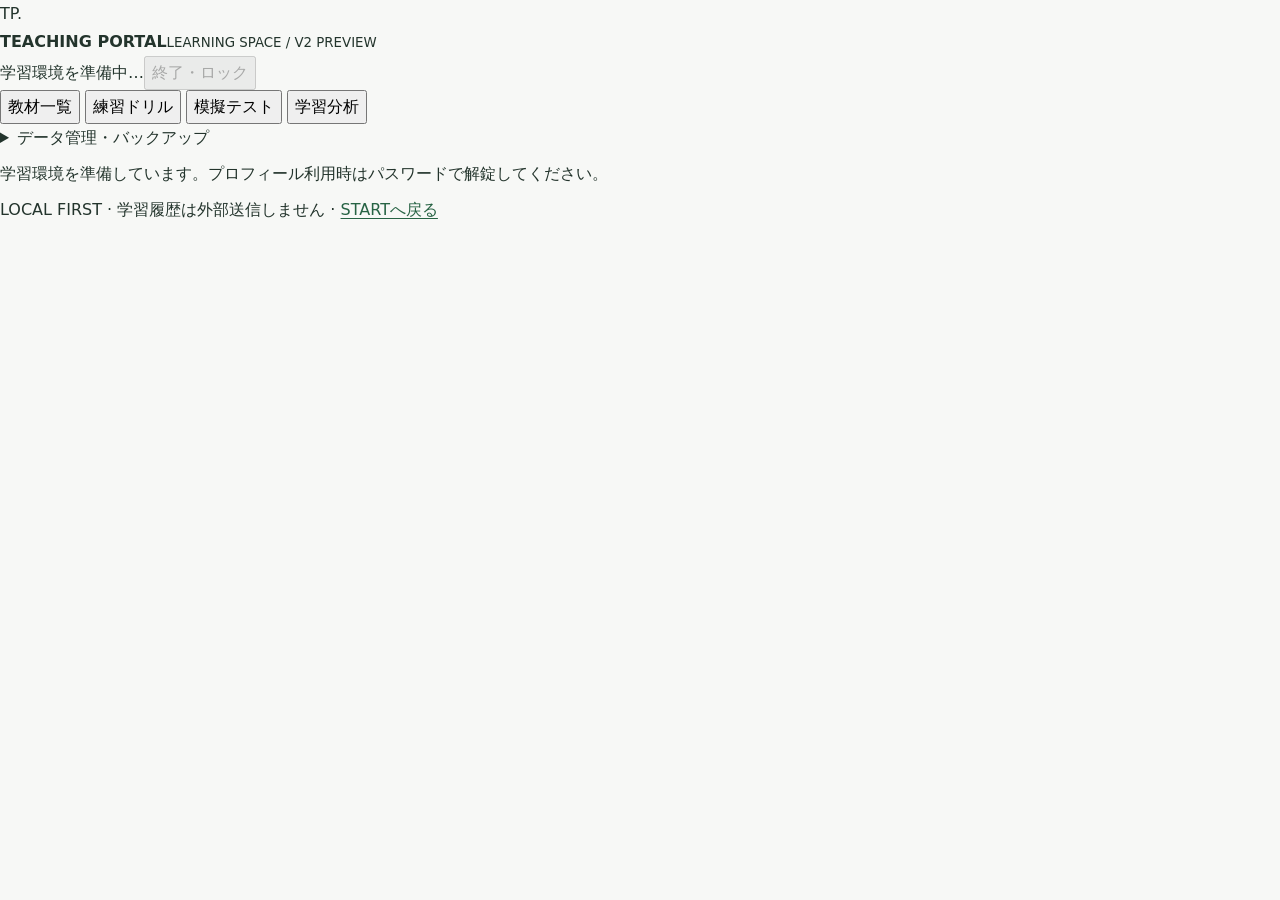
==== app.html @ f96afae2 "Introduce persistent learning app shell for one-unlock navigation" ====
<!doctype html>
<html lang="ja"><head>
<meta charset="utf-8"><meta name="viewport" content="width=device-width,initial-scale=1">
<meta name="theme-color" content="#203d37">
<title>学習スペース | Teaching Portal v2</title>
<link rel="icon" type="image/svg+xml" href="assets/app-icon.svg">
<link rel="stylesheet" href="materials/care/practice.css">
<link rel="stylesheet" href="assets/app-shell.css">
<script src="assets/guest-session.js" defer></script>
<script src="assets/study-mode.js" defer></script>
<script src="assets/profiles.js" defer></script>
<script src="assets/secure-vault.js" defer></script>
<script src="assets/profile-backup.js" defer></script>
<script src="assets/app-shell.js" defer></script>
</head>
<body data-profile-ui="hidden">
<div class="app-shell">
<header class="app-header">
  <div class="app-identity"><span class="app-monogram" aria-hidden="true">TP<span>.</span></span><div><strong>TEACHING PORTAL</strong><small>LEARNING SPACE / V2 PREVIEW</small></div></div>
  <div class="app-account"><span id="app-mode-label" aria-live="polite">学習環境を準備中…</span><button id="app-lock" type="button" disabled>終了・ロック</button></div>
</header>
<nav class="app-nav" aria-label="学習ナビゲーション">
 <button type="button" data-page="home.html">教材一覧</button>
 <button type="button" data-page="materials/care/suction-2018-quiz.html">練習ドリル</button>
 <button type="button" data-page="materials/care/suction-2018-test.html">模擬テスト</button>
 <button type="button" data-page="materials/care/dashboard.html">学習分析</button>
</nav>
<details class="app-settings" id="app-settings">
 <summary>データ管理・バックアップ</summary>
 <section id="app-backup-slot" class="profile-manager" aria-label="暗号化バックアップ"><p>このプロフィールのバックアップは、別のパスワードで暗号化されます。</p></section>
</details>
<main class="app-main">
 <p id="app-status" class="app-status" role="status" aria-live="polite">学習環境を準備しています。プロフィール利用時はパスワードで解錠してください。</p>
 <iframe id="learning-view" title="Teaching Portal 教材・学習画面" hidden loading="eager"></iframe>
</main>
<footer class="app-footer">LOCAL FIRST · 学習履歴は外部送信しません · <a href="index.html" id="app-start-link">STARTへ戻る</a></footer>
</div>
</body></html>
---- materials/care/practice.css ----
:root{font-family:system-ui,-apple-system,"Hiragino Kaku Gothic ProN","Yu Gothic",sans-serif;color:#23342c;background:#f7f8f6;font-synthesis:none}
*{box-sizing:border-box}body{margin:0;line-height:1.75}button,a,select{font:inherit}button{cursor:pointer}a{color:#276344;text-underline-offset:3px}
button:focus-visible,a:focus-visible,select:focus-visible{outline:3px solid #d5a04d;outline-offset:3px}
.shell{width:min(100% - 32px,940px);margin:auto}.mast{border-bottom:1px solid #e3e9e4;background:#fff;padding:14px 0}.mast-inner{display:flex;justify-content:space-between;gap:16px;align-items:center}.brand{text-decoration:none;font-size:14px;font-weight:750}.mode{font-size:12px;color:#65776a}
.hero{padding:30px 0 12px}.eyebrow{font-size:11px;font-weight:750;color:#5e8068;letter-spacing:.14em;text-transform:uppercase}h1{font-size:clamp(24px,4vw,32px);line-height:1.4;margin:6px 0}p{margin:8px 0}.sub{font-size:13px;color:#637168}
.layout{display:grid;grid-template-columns:minmax(0,1fr) 210px;gap:22px;align-items:start;margin:16px 0 70px}.surface{background:#fff;border:1px solid #e1e7e1;border-radius:13px;box-shadow:0 2px 12px rgba(20,50,35,.03)}
.maincard{padding:clamp(18px,3vw,30px)}.statbar{display:flex;align-items:center;justify-content:space-between;gap:12px;font-size:12px;color:#68766d}.topic{color:#2b6445;font-weight:700}.progress{height:5px;background:#e7eee8;border-radius:20px;overflow:hidden;margin:16px 0 28px}.progress div{background:#387553;height:100%;transition:width .2s}
.question-title{font-size:clamp(16px,2.2vw,18px);line-height:1.9;white-space:pre-wrap;overflow-wrap:anywhere;letter-spacing:.01em;font-weight:650;margin:0 0 26px;max-width:60ch}
.options{display:grid;gap:10px}.choice{width:100%;border:1px solid #d7e0d8;border-radius:10px;background:#fff;padding:14px 16px;display:flex;align-items:flex-start;text-align:left;gap:14px;color:inherit;line-height:1.85;font-size:14px;overflow-wrap:anywhere}
.choice .number{display:grid;place-items:center;flex-shrink:0;font-size:12px;font-weight:800;width:25px;height:25px;border-radius:7px;background:#f0f3f0;color:#4f6556}
.choice:hover:not(:disabled){background:#f6faf6;border-color:#79a389}.choice.selected{background:#f0f7f2;border:2px solid #35734f;padding:13px 15px}.choice.right{background:#eaf5ec;border:1px solid #62a779}.choice.wrong{background:#fff0eb;border:1px solid #d68b78}.choice:disabled{cursor:default}
.inline-result{font-size:14px;font-weight:750;display:flex;gap:8px;align-items:center;margin:20px 0 4px;padding:9px 0}.inline-result.good{color:#237143}.inline-result.bad{color:#9d4031}.details{font-size:13px;color:#465c4d;line-height:1.9;padding:13px 15px;background:#f6f8f5;border-radius:9px;margin-top:10px}.details summary{cursor:pointer;font-weight:650}.details p{margin-bottom:2px}.details.missed{background:#fff6f2}
.actions{display:flex;justify-content:space-between;gap:10px;margin-top:26px;flex-wrap:wrap}.btn{border:1px solid #2a6547;background:#2a6547;color:#fff;padding:10px 19px;min-height:44px;border-radius:8px;font-weight:650;font-size:14px}.btn.secondary{background:white;color:#2a6547}.btn.ghost{border-color:#d5e0d7;background:white;color:#54665a}.btn:disabled{opacity:.42;cursor:default}
.side{padding:18px;position:sticky;top:18px}.side h2{font-size:13px;margin:0 0 10px}.side p{font-size:12px;color:#66786c}.side .btn{width:100%;margin-top:9px}.side a{display:block;font-size:13px;margin:10px 0}.side select{width:100%;padding:8px;border:1px solid #d7e0d8;border-radius:8px;background:white;color:#23342c}
.grid-numbers{display:grid;grid-template-columns:repeat(5,1fr);gap:5px;margin:12px 0}.grid-numbers button{height:30px;border:1px solid #d8e2da;border-radius:5px;background:white;color:#3c5f49;font-size:11px}.grid-numbers button.active{outline:2px solid #2a6547}.grid-numbers button.done{background:#dfeee3}.grid-numbers button.miss{background:#f7ded6}.grid-numbers button.attempted{background:#e8ecf5;border-color:#afbdd3}.grid-numbers button.skipped{background:#f2f2ef;border-style:dashed;color:#9b9f9a}
.utility{border-top:1px solid #e6ece7;margin-top:18px;padding-top:12px}.utility button{border:0;background:none;color:#6d7c72;text-decoration:underline;font-size:12px;padding:8px 0}.muted{color:#67796d;font-size:12px}.secondary-links{display:flex;gap:16px;flex-wrap:wrap;font-size:12px;margin:20px 0 50px}
.result-page h2{font-size:20px;margin:0 0 12px}.score{font-size:clamp(27px,5vw,40px);font-weight:800}.metrics{display:grid;grid-template-columns:repeat(3,1fr);gap:12px;margin:20px 0}.metric{background:#f5f8f5;padding:13px;border-radius:9px}.metric strong{display:block;font-size:23px}.metric span{font-size:12px;color:#637168}.section-title{font-size:16px;margin:24px 0 10px}.barrow{display:grid;grid-template-columns:minmax(110px,1fr) 60px 150px;gap:10px;align-items:center;font-size:13px;margin:12px 0}.bar{height:9px;background:#e8eee8;border-radius:15px;overflow:hidden}.bar div{height:100%;background:#5b9a70}.misslist{display:flex;flex-wrap:wrap;gap:8px}.misslist button{border-radius:6px;border:1px solid #d4ddd5;background:white;padding:8px 12px;color:#355d43;font-size:13px}.tag{font-size:11px;border-radius:99px;background:#edf3ed;padding:3px 9px;color:#56725c}.notice{font-size:12px;color:#69766f}.divider{border:0;border-top:1px solid #e5ebe6;margin:25px 0}
[hidden]{display:none!important}.diagram{display:block;max-width:100%;width:390px;margin:12px auto 22px}
@media(max-width:720px){.layout{grid-template-columns:1fr}.side{position:static}.side .grid-numbers{grid-template-columns:repeat(10,1fr)}.hero{padding:18px 0 3px}.metrics{grid-template-columns:repeat(3,1fr);gap:6px}.metric{padding:9px}.metric strong{font-size:18px}.barrow{grid-template-columns:1fr 50px;gap:5px}.barrow .bar{grid-column:1 / 3}.choice{font-size:13.5px;padding:13px}.question-title{font-size:16px}}

.profile-manager{border-bottom:1px solid #e6ece7;padding-bottom:16px;margin-bottom:18px}
.profile-manager label{display:block;font-weight:700;font-size:13px;margin-bottom:7px}
.profile-manager select{width:100%;border:1px solid #d7e0d8;background:white;color:inherit;padding:9px;border-radius:8px;font-size:13px}
.profile-actions{display:flex;gap:9px;margin-top:8px}
.profile-actions button{border:1px solid #d7e0d8;border-radius:7px;background:white;padding:6px 12px;color:#435f4b;font-size:12px}
.profile-actions button:disabled{opacity:.45;cursor:default}
.profile-manager .profile-hint{font-size:11px;color:#748075;line-height:1.5;margin:10px 0 0}


.vault-lock{position:fixed;inset:0;z-index:9999;display:grid;place-items:center;overflow:auto;background:#e9eee9;padding:16px}
.vault-panel{width:min(100%,460px);background:#fff;border:1px solid #d9e3da;box-shadow:0 20px 70px #12281e20;padding:26px;border-radius:14px}
.vault-panel h2{margin:0 0 12px;font-size:22px}.vault-description{font-size:13px;line-height:1.7;color:#637168}.vault-profile-name{font-weight:700;color:#286040}
.vault-panel form{display:grid;gap:10px;margin:18px 0}.vault-panel label{font-weight:650;font-size:13px}
.vault-panel input,.vault-picker{width:100%;padding:12px;border:1px solid #bfcfc3;border-radius:9px;font:inherit}
.vault-panel button,.vault-switch{border:1px solid #29684a;background:#29684a;color:#fff;border-radius:8px;padding:11px 15px;font:inherit;cursor:pointer}
.vault-panel button:disabled{opacity:.45}.vault-warning{color:#a33d2e;font-size:12px}.vault-panel .vault-switch{margin-top:10px;background:#fff;color:#29684a}
.backup-actions{display:flex;flex-wrap:wrap;gap:7px;margin-top:12px}.backup-actions button{font-size:12px;border:1px solid #d2dfd4;background:white;color:#276044;padding:8px;border-radius:8px}
.backup-actions .profile-hint{width:100%}
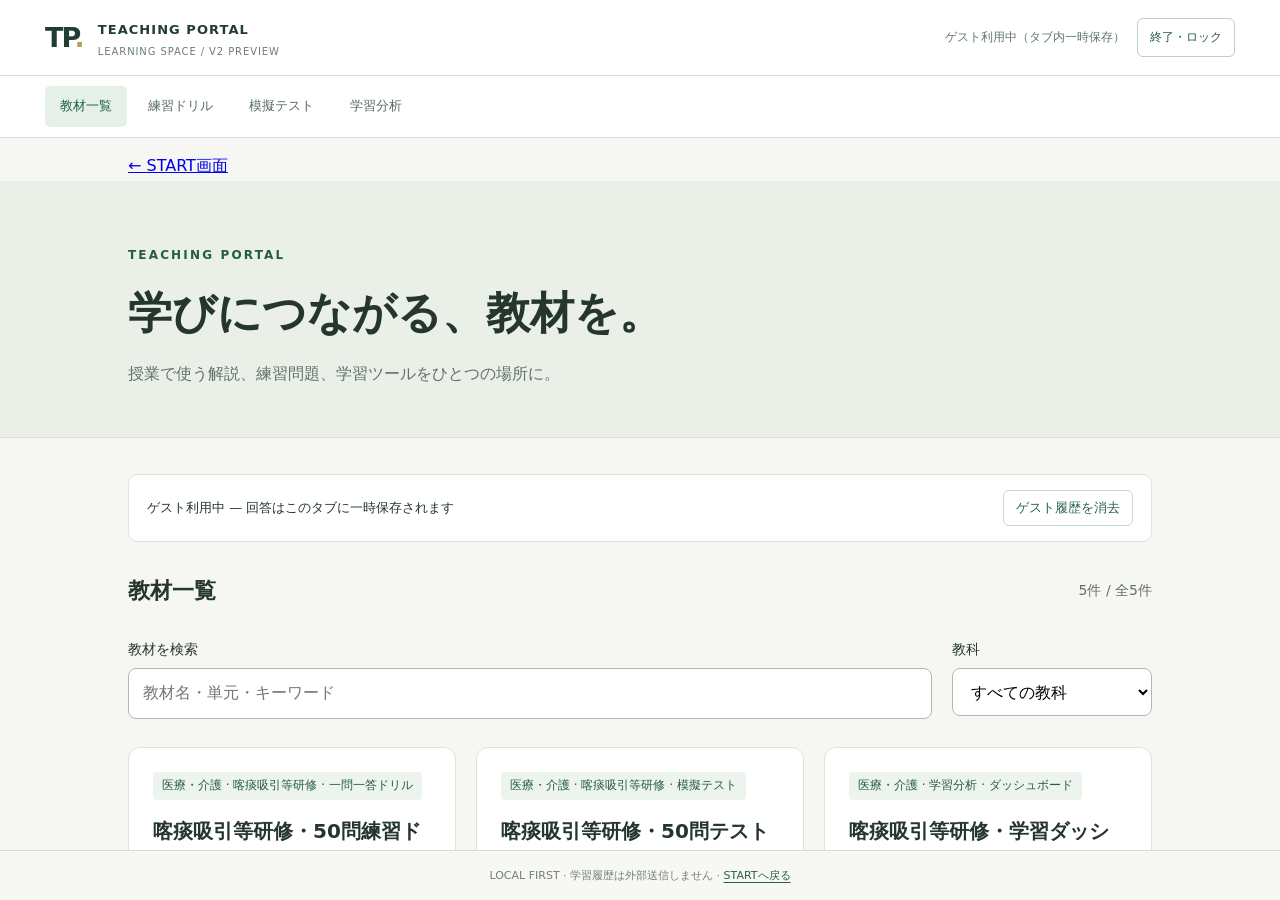
==== commit bd583a5d: "Host profile and backup controls in shell settings panel" ====
--- a/app.html
+++ b/app.html
@@ -13,7 +13,7 @@
 <script src="assets/profile-backup.js" defer></script>
 <script src="assets/app-shell.js" defer></script>
 </head>
-<body data-profile-ui="hidden">
+<body>
 <div class="app-shell">
 <header class="app-header">
   <div class="app-identity"><span class="app-monogram" aria-hidden="true">TP<span>.</span></span><div><strong>TEACHING PORTAL</strong><small>LEARNING SPACE / V2 PREVIEW</small></div></div>
@@ -27,7 +27,7 @@
 </nav>
 <details class="app-settings" id="app-settings">
  <summary>データ管理・バックアップ</summary>
- <section id="app-backup-slot" class="profile-manager" aria-label="暗号化バックアップ"><p>このプロフィールのバックアップは、別のパスワードで暗号化されます。</p></section>
+ <section id="app-backup-slot" class="profile-slot" aria-label="暗号化バックアップ"><p>このプロフィールのバックアップは、別のパスワードで暗号化されます。</p></section>
 </details>
 <main class="app-main">
  <p id="app-status" class="app-status" role="status" aria-live="polite">学習環境を準備しています。プロフィール利用時はパスワードで解錠してください。</p>
--- a/assets/app-shell.css
+++ b/assets/app-shell.css
@@ -0,0 +1,13 @@
+:root{--ink:#203d37;--line:#d6ddd7;--bg:#f7f8f4}
+*{box-sizing:border-box}body{background:var(--bg);color:var(--ink);margin:0;font-family:system-ui,-apple-system,"Yu Gothic",sans-serif}
+.app-shell{min-height:100vh;display:flex;flex-direction:column}
+.app-header{display:flex;align-items:center;justify-content:space-between;gap:16px;background:#fff;border-bottom:1px solid var(--line);padding:14px clamp(16px,4vw,45px)}
+.app-identity{display:flex;align-items:center;gap:15px}.app-monogram{font-size:27px;font-weight:850;letter-spacing:-.07em}.app-monogram span{color:#bba15e}.app-identity strong{font-size:13px;letter-spacing:.08em}.app-identity small{display:block;color:#6d7d73;font-size:10px;letter-spacing:.09em}
+.app-account{display:flex;gap:12px;align-items:center;flex-wrap:wrap}.app-account span{font-size:12px;color:#61766a}.app-account button{border:1px solid #bfcfc6;background:#fff;color:#275a42;padding:8px 12px;border-radius:6px;font-size:12px;font-weight:700;cursor:pointer}.app-account button:disabled{opacity:.5;cursor:wait}
+.app-nav{display:flex;gap:6px;padding:10px clamp(16px,4vw,45px);background:#fff;border-bottom:1px solid var(--line);overflow:auto}
+.app-nav button{background:transparent;border:0;border-radius:5px;padding:9px 15px;font-size:13px;font-weight:700;color:#566d61;cursor:pointer;white-space:nowrap}.app-nav button.current{background:#e5f0e8;color:#1a6244}
+.app-main{width:100%;flex:1;display:flex;flex-direction:column}.app-status{margin:0;padding:10px 24px;text-align:center;color:#775a32;font-size:12px}.app-status:empty{display:none}
+#learning-view{width:100%;flex:1;min-height:75vh;border:0;background:var(--bg)}#learning-view[hidden]{display:none}
+.app-footer{border-top:1px solid var(--line);font-size:11px;color:#728075;padding:15px 24px;text-align:center}.app-footer a{color:#276044}
+.app-settings{margin:10px clamp(16px,4vw,45px);padding:12px 18px;border:1px solid var(--line);border-radius:7px;background:#fff;font-size:13px}.app-settings summary{cursor:pointer;font-weight:700}.app-settings .profile-manager{border:0;margin:0;padding:10px 0}.app-settings .profile-manager p{font-size:12px}
+@media(max-width:680px){.app-header{align-items:flex-start;flex-direction:column}.app-account{width:100%;justify-content:space-between}.app-nav button{padding:8px 11px}}
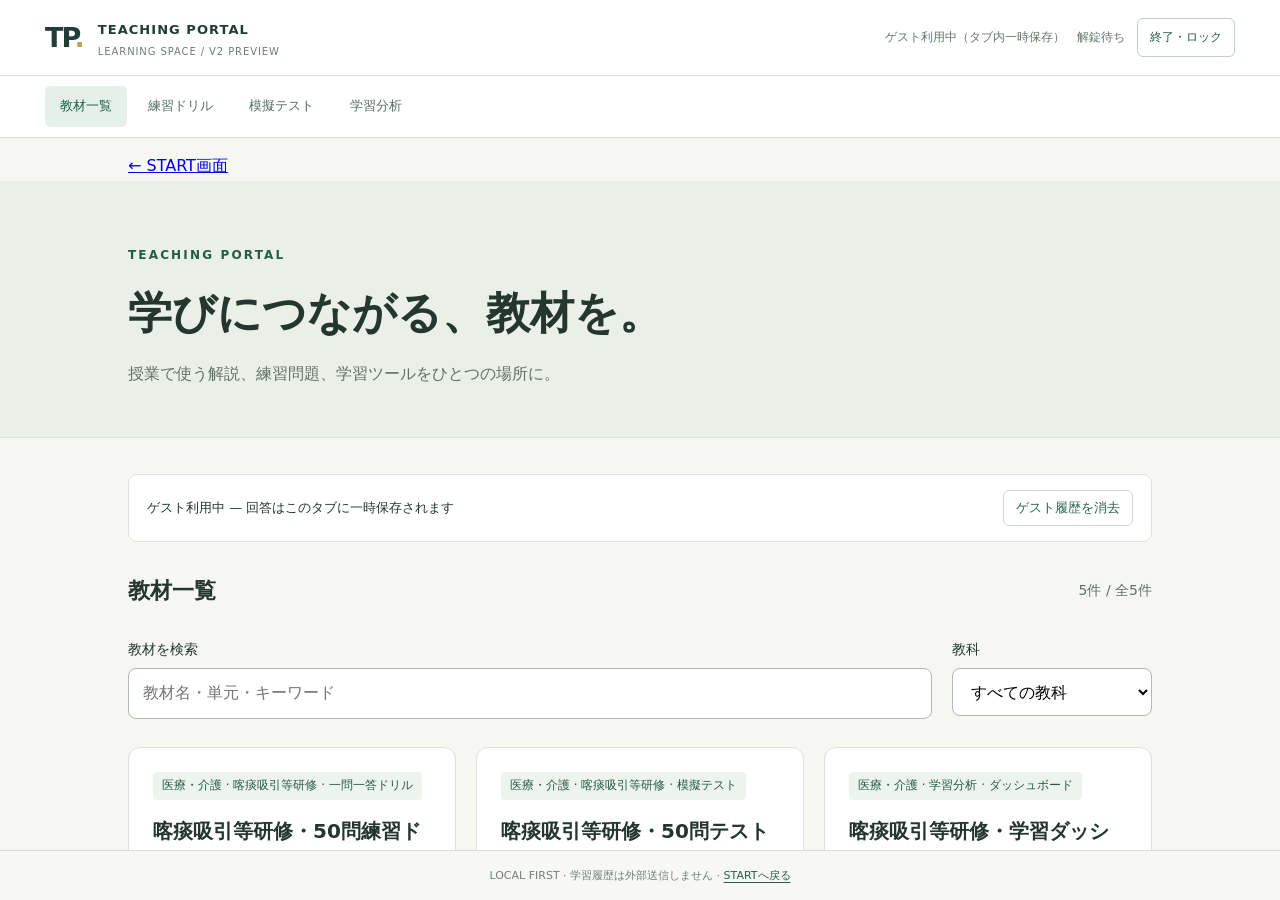
==== commit f96ab645: "Display encrypted save status in persistent app header" ====
--- a/app.html
+++ b/app.html
@@ -17,7 +17,7 @@
 <div class="app-shell">
 <header class="app-header">
   <div class="app-identity"><span class="app-monogram" aria-hidden="true">TP<span>.</span></span><div><strong>TEACHING PORTAL</strong><small>LEARNING SPACE / V2 PREVIEW</small></div></div>
-  <div class="app-account"><span id="app-mode-label" aria-live="polite">学習環境を準備中…</span><button id="app-lock" type="button" disabled>終了・ロック</button></div>
+  <div class="app-account"><span id="app-mode-label">学習環境を準備中…</span><span id="app-save-state" role="status" aria-live="polite">解錠待ち</span><button id="app-lock" type="button" disabled>終了・ロック</button></div>
 </header>
 <nav class="app-nav" aria-label="学習ナビゲーション">
  <button type="button" data-page="home.html">教材一覧</button>
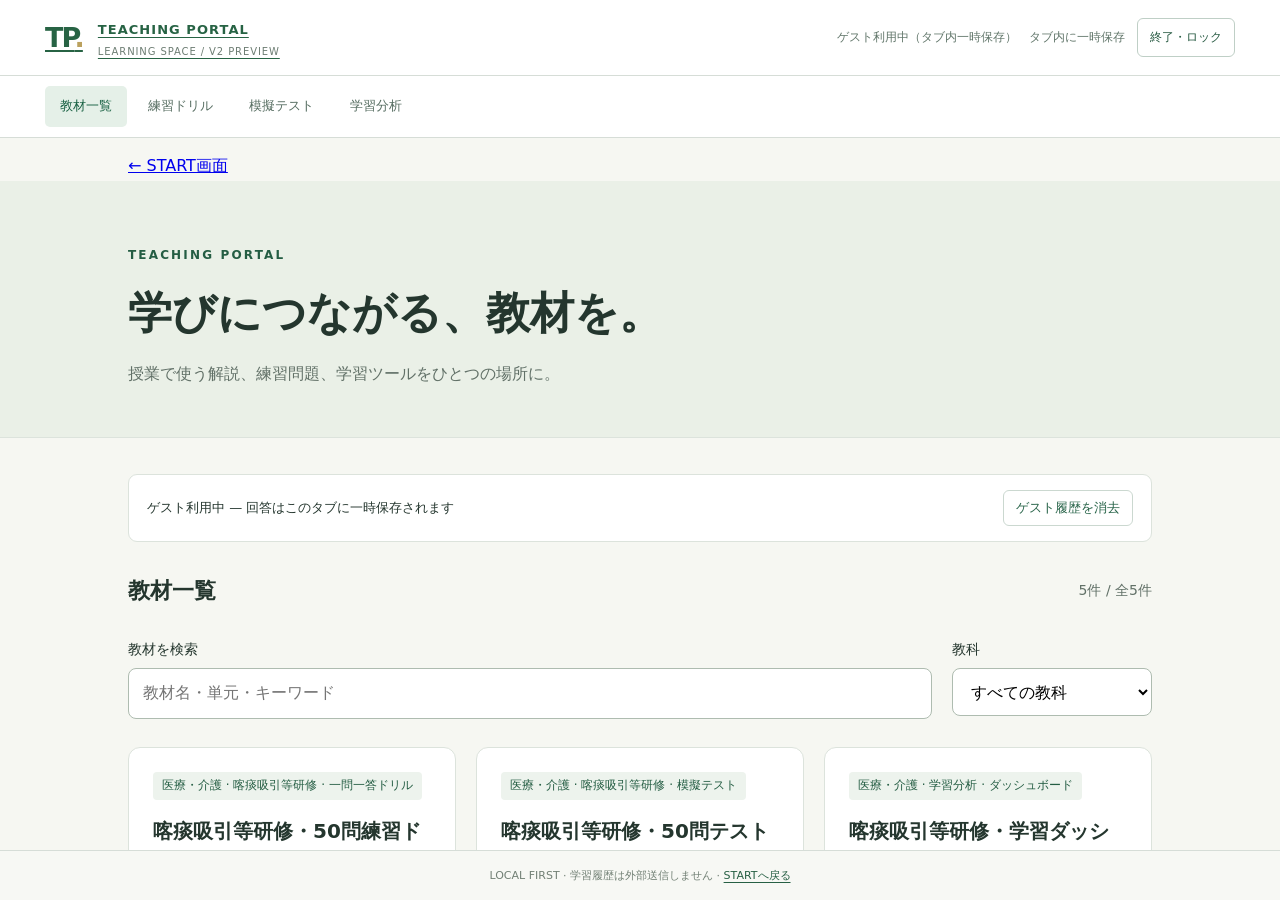
==== commit a4f5f1d0: "Make Teaching Portal logo an accessible link to learning home" ====
--- a/app.html
+++ b/app.html
@@ -16,7 +16,7 @@
 <body>
 <div class="app-shell">
 <header class="app-header">
-  <div class="app-identity"><span class="app-monogram" aria-hidden="true">TP<span>.</span></span><div><strong>TEACHING PORTAL</strong><small>LEARNING SPACE / V2 PREVIEW</small></div></div>
+  <a class="app-identity" id="app-home-logo" href="app.html?page=home.html" aria-label="Teaching Portal：教材一覧に戻る"><span class="app-monogram" aria-hidden="true">TP<span>.</span></span><span class="app-identity-text"><strong>TEACHING PORTAL</strong><small>LEARNING SPACE / V2 PREVIEW</small></span></a>
   <div class="app-account"><span id="app-mode-label">学習環境を準備中…</span><span id="app-save-state" role="status" aria-live="polite">解錠待ち</span><button id="app-lock" type="button" disabled>終了・ロック</button></div>
 </header>
 <nav class="app-nav" aria-label="学習ナビゲーション">
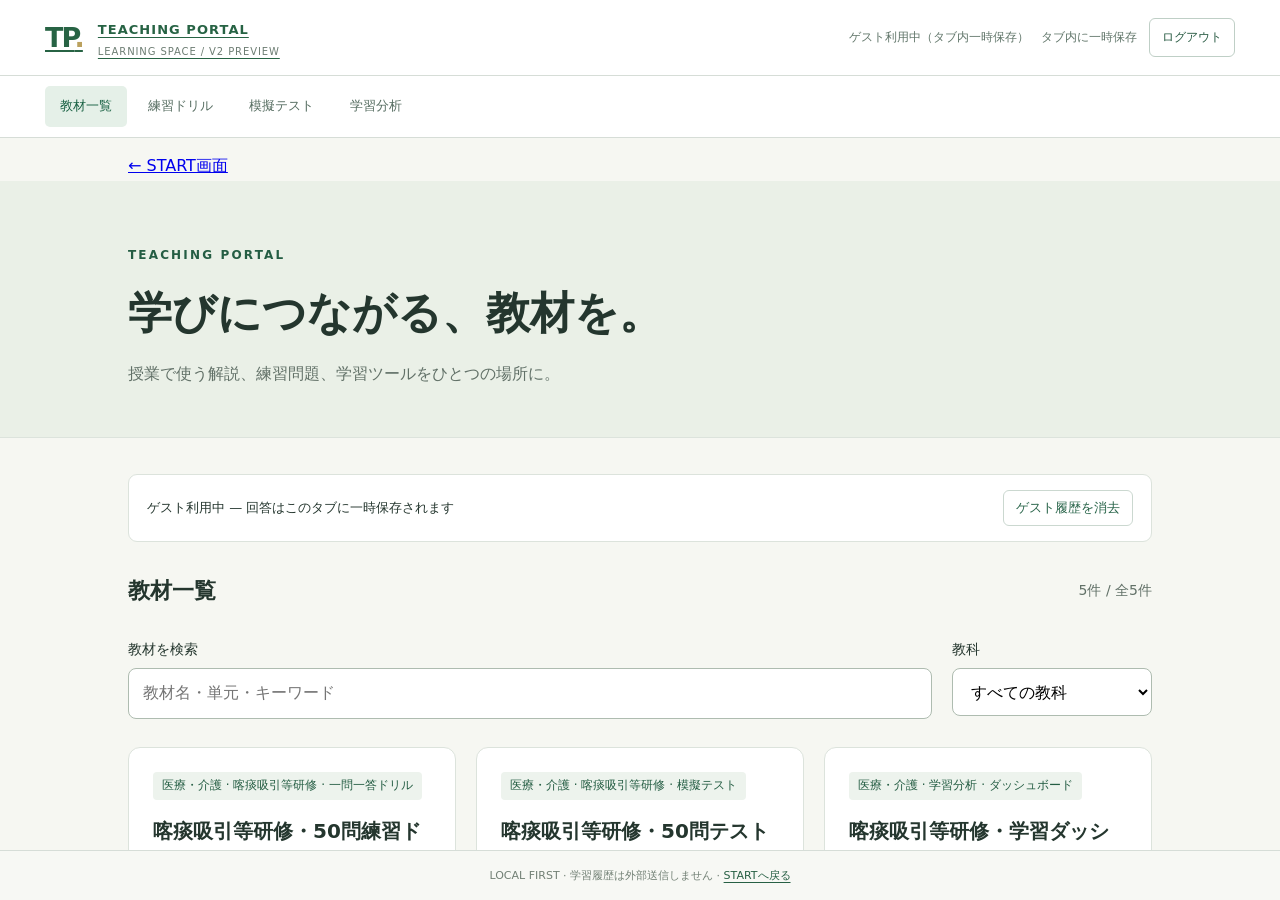
==== commit 35e929de: "Rename profile exit action to logout in app shell" ====
--- a/app.html
+++ b/app.html
@@ -17,7 +17,7 @@
 <div class="app-shell">
 <header class="app-header">
   <a class="app-identity" id="app-home-logo" href="app.html?page=home.html" aria-label="Teaching Portal：教材一覧に戻る"><span class="app-monogram" aria-hidden="true">TP<span>.</span></span><span class="app-identity-text"><strong>TEACHING PORTAL</strong><small>LEARNING SPACE / V2 PREVIEW</small></span></a>
-  <div class="app-account"><span id="app-mode-label">学習環境を準備中…</span><span id="app-save-state" role="status" aria-live="polite">解錠待ち</span><button id="app-lock" type="button" disabled>終了・ロック</button></div>
+  <div class="app-account"><span id="app-mode-label">学習環境を準備中…</span><span id="app-save-state" role="status" aria-live="polite">解錠待ち</span><button id="app-lock" type="button" disabled>ログアウト</button></div>
 </header>
 <nav class="app-nav" aria-label="学習ナビゲーション">
  <button type="button" data-page="home.html">教材一覧</button>
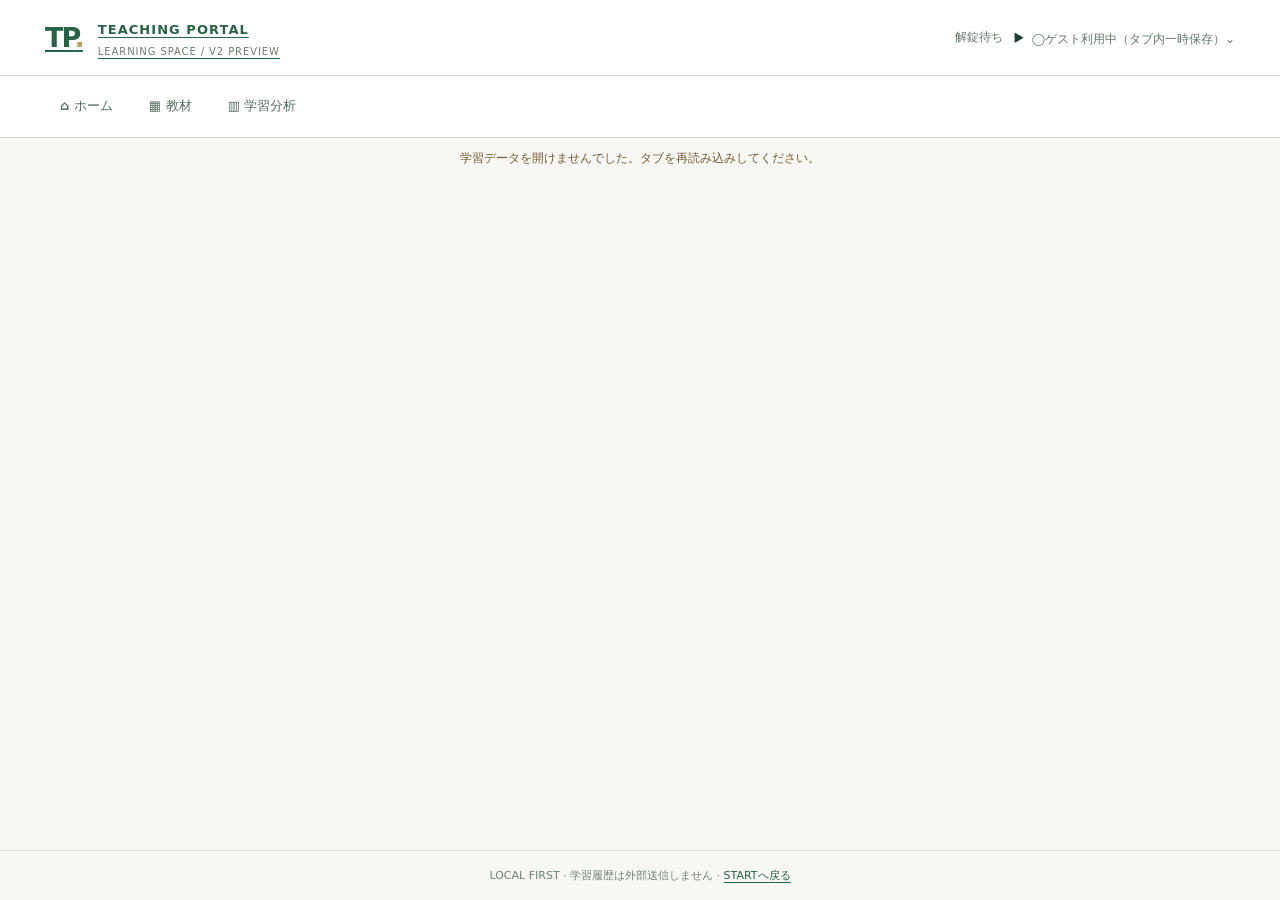
==== commit 30c5693b: "Move profile and backup controls into compact account menu and reduce top navigation" ====
--- a/app.html
+++ b/app.html
@@ -17,18 +17,24 @@
 <div class="app-shell">
 <header class="app-header">
   <a class="app-identity" id="app-home-logo" href="app.html?page=home.html" aria-label="Teaching Portal：教材一覧に戻る"><span class="app-monogram" aria-hidden="true">TP<span>.</span></span><span class="app-identity-text"><strong>TEACHING PORTAL</strong><small>LEARNING SPACE / V2 PREVIEW</small></span></a>
-  <div class="app-account"><span id="app-mode-label">学習環境を準備中…</span><span id="app-save-state" role="status" aria-live="polite">解錠待ち</span><button id="app-lock" type="button" disabled>ログアウト</button></div>
+  <div class="app-account">
+    <span id="app-save-state" role="status" aria-live="polite">解錠待ち</span>
+    <details class="account-menu" id="account-menu">
+      <summary aria-label="プロフィール・設定を開く"><span class="account-avatar" aria-hidden="true">◯</span><span id="app-mode-label">プロフィール</span><span aria-hidden="true">⌄</span></summary>
+      <div class="account-popover">
+        <p class="account-menu-title">プロフィール・データ管理</p>
+        <section id="app-backup-slot" class="profile-slot" aria-label="プロフィール・バックアップ"></section>
+        <button id="app-lock" type="button" disabled>ログアウト</button>
+      </div>
+    </details>
+  </div>
 </header>
 <nav class="app-nav" aria-label="学習ナビゲーション">
- <button type="button" data-page="home.html">教材一覧</button>
- <button type="button" data-page="materials/care/suction-2018-quiz.html">練習ドリル</button>
- <button type="button" data-page="materials/care/suction-2018-test.html">模擬テスト</button>
- <button type="button" data-page="materials/care/dashboard.html">学習分析</button>
+ <button type="button" data-page="home.html" aria-label="ホーム">⌂ <span>ホーム</span></button>
+ <button type="button" data-page="library.html" aria-label="教材一覧">▦ <span>教材</span></button>
+ <button type="button" data-page="materials/care/dashboard.html" aria-label="学習分析">▥ <span>学習分析</span></button>
 </nav>
-<details class="app-settings" id="app-settings">
- <summary>データ管理・バックアップ</summary>
- <section id="app-backup-slot" class="profile-slot" aria-label="暗号化バックアップ"><p>このプロフィールのバックアップは、別のパスワードで暗号化されます。</p></section>
-</details>
+
 <main class="app-main">
  <p id="app-status" class="app-status" role="status" aria-live="polite">学習環境を準備しています。プロフィール利用時はパスワードで解錠してください。</p>
  <iframe id="learning-view" title="Teaching Portal 教材・学習画面" hidden loading="eager"></iframe>
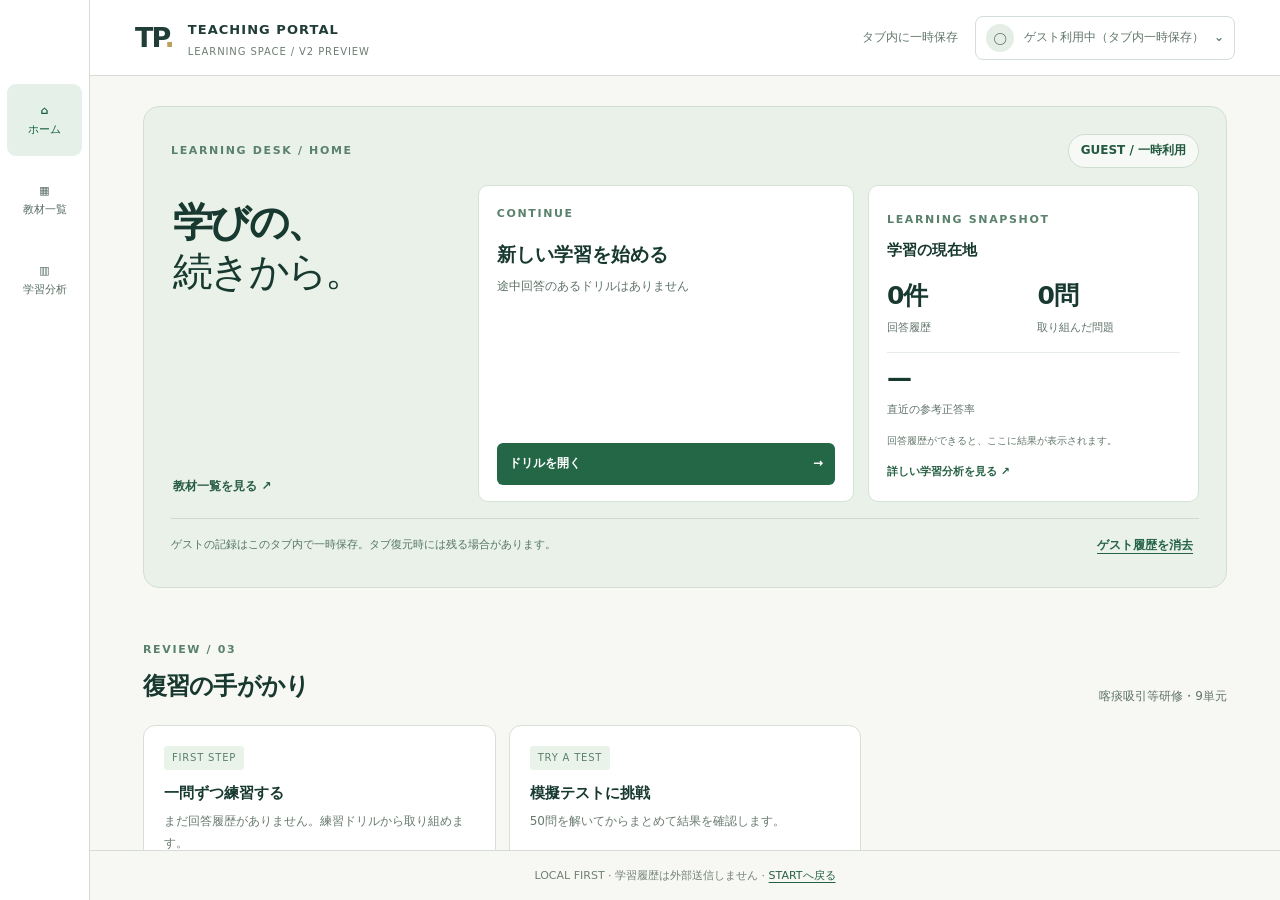
==== commit 36a85bbf: "Separate side navigation icons and accessible labels for hover expansion" ====
--- a/app.html
+++ b/app.html
@@ -30,9 +30,9 @@
   </div>
 </header>
 <nav class="app-nav" aria-label="学習ナビゲーション">
- <button type="button" data-page="home.html" aria-label="ホーム">⌂ <span>ホーム</span></button>
- <button type="button" data-page="library.html" aria-label="教材一覧">▦ <span>教材</span></button>
- <button type="button" data-page="materials/care/dashboard.html" aria-label="学習分析">▥ <span>学習分析</span></button>
+ <button type="button" data-page="home.html" aria-label="ホーム" title="ホーム"><span class="app-nav-icon" aria-hidden="true">⌂</span><span class="app-nav-label">ホーム</span></button>
+ <button type="button" data-page="library.html" aria-label="教材一覧" title="教材一覧"><span class="app-nav-icon" aria-hidden="true">▦</span><span class="app-nav-label">教材一覧</span></button>
+ <button type="button" data-page="materials/care/dashboard.html" aria-label="学習分析" title="学習分析"><span class="app-nav-icon" aria-hidden="true">▥</span><span class="app-nav-label">学習分析</span></button>
 </nav>
 
 <main class="app-main">
--- a/assets/app-shell.css
+++ b/assets/app-shell.css
@@ -11,3 +11,46 @@
 .app-footer{border-top:1px solid var(--line);font-size:11px;color:#728075;padding:15px 24px;text-align:center}.app-footer a{color:#276044}
 .app-settings{margin:10px clamp(16px,4vw,45px);padding:12px 18px;border:1px solid var(--line);border-radius:7px;background:#fff;font-size:13px}.app-settings summary{cursor:pointer;font-weight:700}.app-settings .profile-manager{border:0;margin:0;padding:10px 0}.app-settings .profile-manager p{font-size:12px}
 @media(max-width:680px){.app-header{align-items:flex-start;flex-direction:column}.app-account{width:100%;justify-content:space-between}.app-nav button{padding:8px 11px}}
+
+
+/* Compact application chrome — navigation lives alongside the page, not above it. */
+.app-shell{position:relative;padding-left:90px}
+.app-header{position:relative;z-index:20;min-height:70px}
+.app-identity{text-decoration:none;color:inherit}
+.app-identity:hover{color:#184b37}
+.app-identity:focus-visible,.app-nav button:focus-visible,.account-menu summary:focus-visible{outline:3px solid #c99a45;outline-offset:3px}
+.app-nav{position:fixed;top:0;left:0;bottom:0;width:90px;z-index:25;display:flex;flex-direction:column;align-items:stretch;gap:8px;background:#fff;padding:84px 7px 14px;border-right:1px solid var(--line);border-bottom:0;overflow-y:auto}
+.app-nav button{display:flex;flex-direction:column;align-items:center;justify-content:center;gap:3px;font-size:23px;line-height:1.1;padding:12px 3px;min-height:72px;border-radius:9px}
+.app-nav button span{font-size:11px;line-height:1.4}
+.app-nav button.current{background:#e5f0e8;color:#1a6244}
+.app-account{margin-left:auto;gap:17px}
+.account-menu{position:relative}
+.account-menu>summary{display:flex;align-items:center;gap:10px;list-style:none;cursor:pointer;border:1px solid #d4ded6;border-radius:8px;background:white;padding:7px 10px;font-size:12px;font-weight:700;color:#275940}
+.account-menu>summary::-webkit-details-marker{display:none}
+.account-avatar{display:inline-grid;place-items:center;width:28px;height:28px;border-radius:50%;background:#e4eee7;color:#276349;font-size:20px;line-height:1}
+.account-popover{position:absolute;right:0;top:calc(100% + 8px);width:min(390px,calc(100vw - 32px));max-height:min(75vh,620px);overflow-y:auto;border:1px solid #d7e1d8;background:white;border-radius:12px;box-shadow:0 16px 45px #102d201e;padding:18px;z-index:100}
+.account-menu-title{font-size:13px;font-weight:750;margin:0 0 15px}
+.account-popover .profile-manager{margin:0 0 12px;padding-bottom:14px}
+.account-popover .profile-slot p{font-size:11px;color:#677a6e}
+.account-popover #app-lock,.account-popover .profile-slot>button{width:100%;text-align:center;padding:10px;border:1px solid #becdc2;background:white;color:#275940;border-radius:7px;font-size:12px;font-weight:700;cursor:pointer;margin-top:10px}
+.account-popover #app-lock:hover{background:#f0f4f0}
+.account-popover #app-lock:disabled{opacity:.45;cursor:wait}
+.account-popover .backup-actions{gap:8px}
+.app-settings{display:none}
+#learning-view{min-height:calc(100vh - 130px)}
+@media(max-width:680px){
+ .app-shell{padding-left:0;padding-bottom:64px}
+ .app-header{flex-direction:row;align-items:center;gap:8px;padding:10px 14px;min-height:68px}
+ .app-identity{gap:6px}
+ .app-identity-text strong{font-size:10px;letter-spacing:0}
+ .app-identity-text small{display:none}
+ #app-save-state{display:none}
+ .app-account{width:auto;justify-content:flex-end}
+ .account-menu>summary{padding:5px}
+ #app-mode-label{font-size:11px;max-width:110px;overflow:hidden;text-overflow:ellipsis;white-space:nowrap}
+ .app-nav{top:auto;bottom:0;left:0;right:0;width:100%;height:64px;flex-direction:row;align-items:stretch;justify-content:space-around;gap:0;padding:5px max(5px,env(safe-area-inset-right)) max(5px,env(safe-area-inset-bottom));border-right:0;border-top:1px solid var(--line);overflow:visible}
+ .app-nav button{flex:1;min-height:0;font-size:21px;padding:4px}
+ .app-nav button span{font-size:10px}
+ .account-popover{right:0;top:calc(100% + 9px)}
+ #learning-view{min-height:calc(100vh - 160px)}
+}
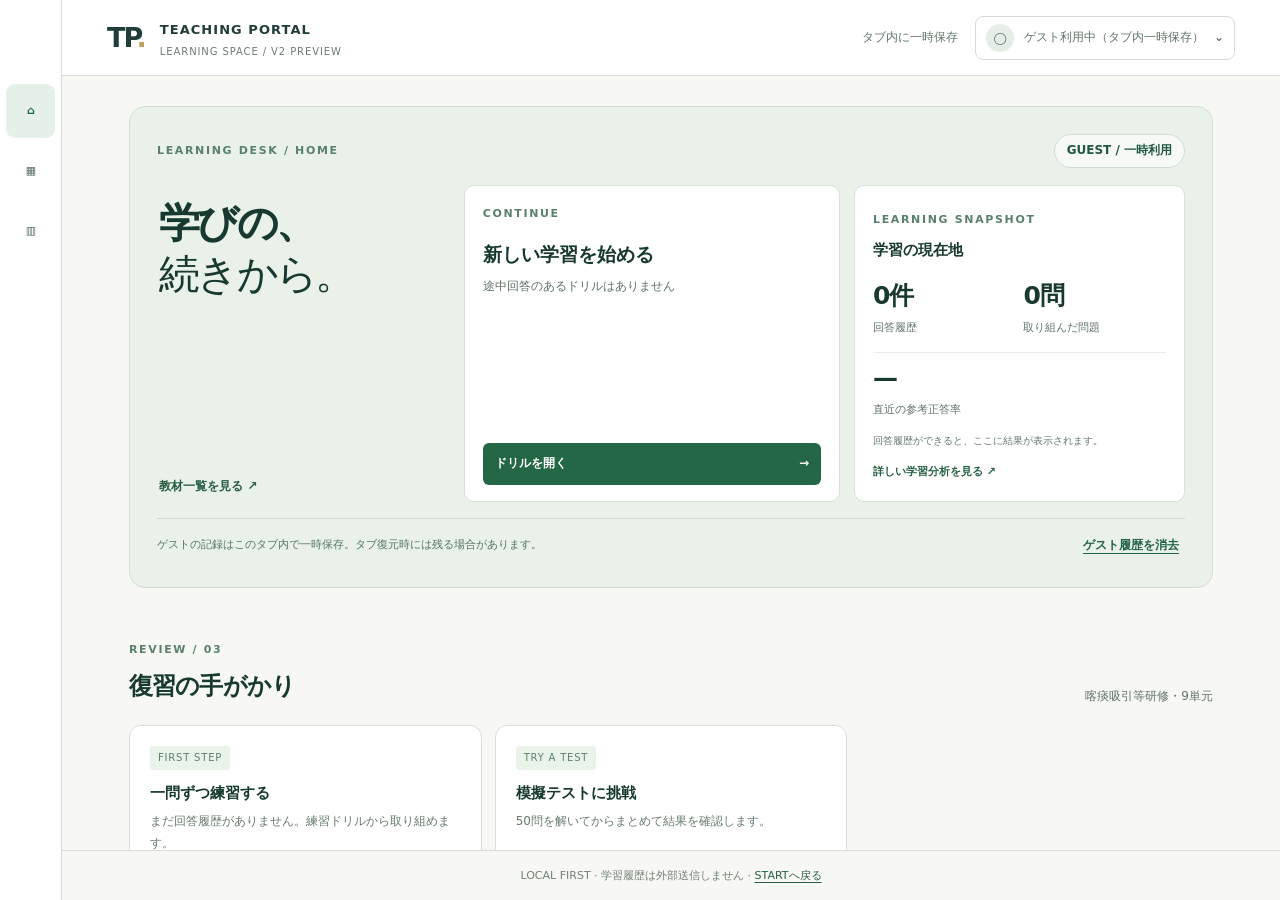
==== commit 10d7ea97: "Relabel global navigation as course-separated learning records" ====
--- a/app.html
+++ b/app.html
@@ -32,7 +32,7 @@
 <nav class="app-nav" aria-label="学習ナビゲーション">
  <button type="button" data-page="home.html" aria-label="ホーム" title="ホーム"><span class="app-nav-icon" aria-hidden="true">⌂</span><span class="app-nav-label">ホーム</span></button>
  <button type="button" data-page="library.html" aria-label="教材一覧" title="教材一覧"><span class="app-nav-icon" aria-hidden="true">▦</span><span class="app-nav-label">教材一覧</span></button>
- <button type="button" data-page="materials/care/dashboard.html" aria-label="学習分析" title="学習分析"><span class="app-nav-icon" aria-hidden="true">▥</span><span class="app-nav-label">学習分析</span></button>
+ <button type="button" data-page="progress.html" aria-label="学習記録" title="学習記録"><span class="app-nav-icon" aria-hidden="true">▥</span><span class="app-nav-label">学習記録</span></button>
 </nav>
 
 <main class="app-main">
--- a/assets/app-shell.css
+++ b/assets/app-shell.css
@@ -54,3 +54,16 @@
  .account-popover{right:0;top:calc(100% + 9px)}
  #learning-view{min-height:calc(100vh - 160px)}
 }
+
+/* Desktop compact rail expands on hover and keyboard focus. */
+@media(min-width:681px){
+ .app-shell{padding-left:62px}
+ .app-nav{width:62px;gap:6px;padding:84px 6px 16px;overflow-x:hidden;transition:width .16s ease;box-shadow:none}
+ .app-nav button{min-height:54px;flex-direction:row;justify-content:flex-start;gap:14px;padding:10px 13px;font-size:14px}
+ .app-nav-icon{display:inline-grid;place-items:center;flex:0 0 24px;font-size:24px;line-height:1}
+ .app-nav-label{font-size:13px!important;white-space:nowrap;opacity:0;max-width:0;overflow:hidden}
+ .app-nav:hover,.app-nav:focus-within{width:190px;box-shadow:10px 0 22px #102e2010}
+ .app-nav:hover .app-nav-label,.app-nav:focus-within .app-nav-label{opacity:1;max-width:110px}
+}
+@media(max-width:680px){.app-nav-icon{font-size:22px}.app-nav-label{font-size:10px!important;line-height:1.4}}
+@media(prefers-reduced-motion:reduce){.app-nav{transition:none}}
